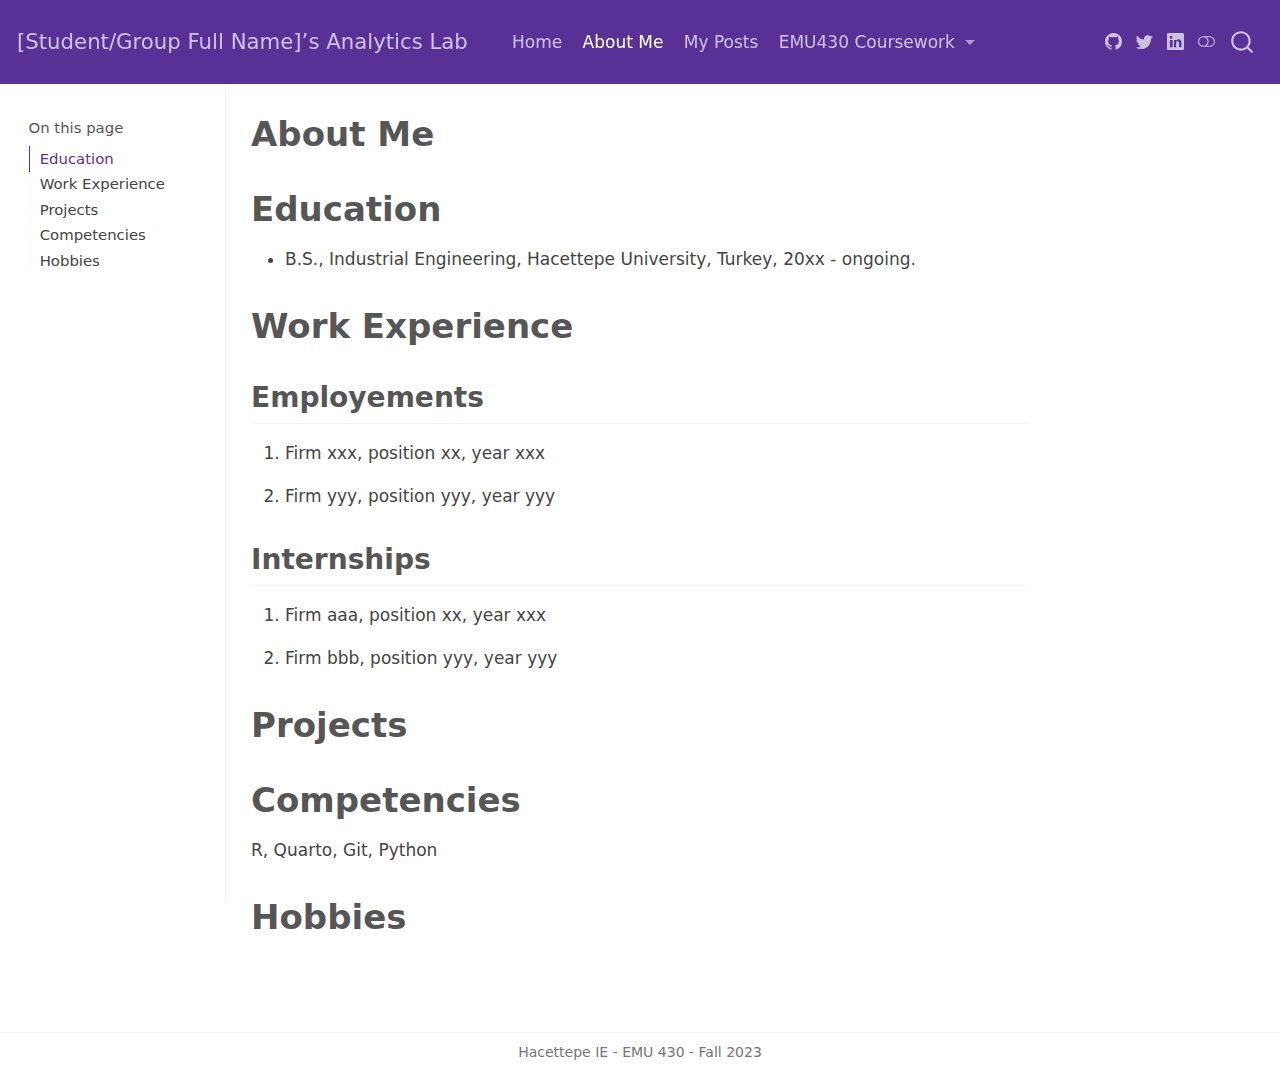
==== docs/about.html @ 7118e5fb "Initial commit" ====
<!DOCTYPE html>
<html xmlns="http://www.w3.org/1999/xhtml" lang="en" xml:lang="en"><head>

<meta charset="utf-8">
<meta name="generator" content="quarto-1.3.450">

<meta name="viewport" content="width=device-width, initial-scale=1.0, user-scalable=yes">


<title>[Student/Group Full Name]’s Analytics Lab - About Me</title>
<style>
code{white-space: pre-wrap;}
span.smallcaps{font-variant: small-caps;}
div.columns{display: flex; gap: min(4vw, 1.5em);}
div.column{flex: auto; overflow-x: auto;}
div.hanging-indent{margin-left: 1.5em; text-indent: -1.5em;}
ul.task-list{list-style: none;}
ul.task-list li input[type="checkbox"] {
  width: 0.8em;
  margin: 0 0.8em 0.2em -1em; /* quarto-specific, see https://github.com/quarto-dev/quarto-cli/issues/4556 */ 
  vertical-align: middle;
}
</style>


<script src="site_libs/quarto-nav/quarto-nav.js"></script>
<script src="site_libs/quarto-nav/headroom.min.js"></script>
<script src="site_libs/clipboard/clipboard.min.js"></script>
<script src="site_libs/quarto-search/autocomplete.umd.js"></script>
<script src="site_libs/quarto-search/fuse.min.js"></script>
<script src="site_libs/quarto-search/quarto-search.js"></script>
<meta name="quarto:offset" content="./">
<script src="site_libs/quarto-html/quarto.js"></script>
<script src="site_libs/quarto-html/popper.min.js"></script>
<script src="site_libs/quarto-html/tippy.umd.min.js"></script>
<script src="site_libs/quarto-html/anchor.min.js"></script>
<link href="site_libs/quarto-html/tippy.css" rel="stylesheet">
<link href="site_libs/quarto-html/quarto-syntax-highlighting.css" rel="stylesheet" class="quarto-color-scheme" id="quarto-text-highlighting-styles">
<link href="site_libs/quarto-html/quarto-syntax-highlighting-dark.css" rel="prefetch" class="quarto-color-scheme quarto-color-alternate" id="quarto-text-highlighting-styles">
<script src="site_libs/bootstrap/bootstrap.min.js"></script>
<link href="site_libs/bootstrap/bootstrap-icons.css" rel="stylesheet">
<link href="site_libs/bootstrap/bootstrap.min.css" rel="stylesheet" class="quarto-color-scheme" id="quarto-bootstrap" data-mode="light">
<link href="site_libs/bootstrap/bootstrap-dark.min.css" rel="prefetch" class="quarto-color-scheme quarto-color-alternate" id="quarto-bootstrap" data-mode="dark">
<script id="quarto-search-options" type="application/json">{
  "location": "navbar",
  "copy-button": false,
  "collapse-after": 3,
  "panel-placement": "end",
  "type": "overlay",
  "limit": 20,
  "language": {
    "search-no-results-text": "No results",
    "search-matching-documents-text": "matching documents",
    "search-copy-link-title": "Copy link to search",
    "search-hide-matches-text": "Hide additional matches",
    "search-more-match-text": "more match in this document",
    "search-more-matches-text": "more matches in this document",
    "search-clear-button-title": "Clear",
    "search-detached-cancel-button-title": "Cancel",
    "search-submit-button-title": "Submit",
    "search-label": "Search"
  }
}</script>


<link rel="stylesheet" href="styles.css">
</head>

<body class="docked nav-fixed">

<div id="quarto-search-results"></div>
  <header id="quarto-header" class="headroom fixed-top">
    <nav class="navbar navbar-expand-lg navbar-dark ">
      <div class="navbar-container container-fluid">
      <div class="navbar-brand-container">
    <a class="navbar-brand" href="./index.html">
    <span class="navbar-title">[Student/Group Full Name]’s Analytics Lab</span>
    </a>
  </div>
            <div id="quarto-search" class="" title="Search"></div>
          <button class="navbar-toggler" type="button" data-bs-toggle="collapse" data-bs-target="#navbarCollapse" aria-controls="navbarCollapse" aria-expanded="false" aria-label="Toggle navigation" onclick="if (window.quartoToggleHeadroom) { window.quartoToggleHeadroom(); }">
  <span class="navbar-toggler-icon"></span>
</button>
          <div class="collapse navbar-collapse" id="navbarCollapse">
            <ul class="navbar-nav navbar-nav-scroll me-auto">
  <li class="nav-item">
    <a class="nav-link" href="./index.html" rel="" target="">
 <span class="menu-text">Home</span></a>
  </li>  
  <li class="nav-item">
    <a class="nav-link active" href="./about.html" rel="" target="" aria-current="page">
 <span class="menu-text">About Me</span></a>
  </li>  
  <li class="nav-item">
    <a class="nav-link" href="./posts.html" rel="" target="">
 <span class="menu-text">My Posts</span></a>
  </li>  
  <li class="nav-item dropdown ">
    <a class="nav-link dropdown-toggle" href="#" id="nav-menu-emu430-coursework" role="button" data-bs-toggle="dropdown" aria-expanded="false" rel="" target="">
 <span class="menu-text">EMU430 Coursework</span>
    </a>
    <ul class="dropdown-menu" aria-labelledby="nav-menu-emu430-coursework">    
        <li>
    <a class="dropdown-item" href="./assignments.html" rel="" target="">
 <span class="dropdown-text">Assignments</span></a>
  </li>  
        <li>
    <a class="dropdown-item" href="./project.html" rel="" target="">
 <span class="dropdown-text">Project</span></a>
  </li>  
    </ul>
  </li>
</ul>
            <div class="quarto-navbar-tools ms-auto tools-wide">
    <a href="https://twitter.com" rel="" title="" class="quarto-navigation-tool px-1" aria-label=""><i class="bi bi-github"></i></a>
    <a href="https://twitter.com" rel="" title="" class="quarto-navigation-tool px-1" aria-label=""><i class="bi bi-twitter"></i></a>
    <a href="https://linkedin.com" rel="" title="" class="quarto-navigation-tool px-1" aria-label=""><i class="bi bi-linkedin"></i></a>
  <a href="" class="quarto-color-scheme-toggle quarto-navigation-tool  px-1" onclick="window.quartoToggleColorScheme(); return false;" title="Toggle dark mode"><i class="bi"></i></a>
</div>
          </div> <!-- /navcollapse -->
      </div> <!-- /container-fluid -->
    </nav>
</header>
<!-- content -->
<div id="quarto-content" class="quarto-container page-columns page-rows-contents page-layout-article page-navbar">
<!-- sidebar -->
  <nav id="quarto-sidebar" class="sidebar collapse collapse-horizontal sidebar-navigation docked overflow-auto">
    <nav id="TOC" role="doc-toc" class="toc-active">
    <h2 id="toc-title">On this page</h2>
   
  <ul>
  <li><a href="#education" id="toc-education" class="nav-link active" data-scroll-target="#education">Education</a></li>
  <li><a href="#work-experience" id="toc-work-experience" class="nav-link" data-scroll-target="#work-experience">Work Experience</a>
  <ul class="collapse">
  <li><a href="#employements" id="toc-employements" class="nav-link" data-scroll-target="#employements">Employements</a></li>
  <li><a href="#internships" id="toc-internships" class="nav-link" data-scroll-target="#internships">Internships</a></li>
  </ul></li>
  <li><a href="#projects" id="toc-projects" class="nav-link" data-scroll-target="#projects">Projects</a></li>
  <li><a href="#competencies" id="toc-competencies" class="nav-link" data-scroll-target="#competencies">Competencies</a></li>
  <li><a href="#hobbies" id="toc-hobbies" class="nav-link" data-scroll-target="#hobbies">Hobbies</a></li>
  </ul>
</nav>
</nav>
<div id="quarto-sidebar-glass" data-bs-toggle="collapse" data-bs-target="#quarto-sidebar,#quarto-sidebar-glass"></div>
<!-- margin-sidebar -->
    <div id="quarto-margin-sidebar" class="sidebar margin-sidebar">
    </div>
<!-- main -->
<main class="content" id="quarto-document-content">

<header id="title-block-header" class="quarto-title-block default">
<div class="quarto-title">
<h1 class="title">About Me</h1>
</div>



<div class="quarto-title-meta">

    
  
    
  </div>
  

</header>

<section id="education" class="level1">
<h1>Education</h1>
<ul>
<li>B.S., Industrial Engineering, Hacettepe University, Turkey, 20xx - ongoing.</li>
</ul>
</section>
<section id="work-experience" class="level1">
<h1>Work Experience</h1>
<section id="employements" class="level2">
<h2 class="anchored" data-anchor-id="employements">Employements</h2>
<ol type="1">
<li><p>Firm xxx, position xx, year xxx</p></li>
<li><p>Firm yyy, position yyy, year yyy</p></li>
</ol>
</section>
<section id="internships" class="level2">
<h2 class="anchored" data-anchor-id="internships">Internships</h2>
<ol type="1">
<li><p>Firm aaa, position xx, year xxx</p></li>
<li><p>Firm bbb, position yyy, year yyy</p></li>
</ol>
</section>
</section>
<section id="projects" class="level1">
<h1>Projects</h1>
</section>
<section id="competencies" class="level1">
<h1>Competencies</h1>
<p>R, Quarto, Git, Python</p>
</section>
<section id="hobbies" class="level1">
<h1>Hobbies</h1>


</section>

<a onclick="window.scrollTo(0, 0); return false;" role="button" id="quarto-back-to-top"><i class="bi bi-arrow-up"></i> Back to top</a></main> <!-- /main -->
<script id="quarto-html-after-body" type="application/javascript">
window.document.addEventListener("DOMContentLoaded", function (event) {
  const toggleBodyColorMode = (bsSheetEl) => {
    const mode = bsSheetEl.getAttribute("data-mode");
    const bodyEl = window.document.querySelector("body");
    if (mode === "dark") {
      bodyEl.classList.add("quarto-dark");
      bodyEl.classList.remove("quarto-light");
    } else {
      bodyEl.classList.add("quarto-light");
      bodyEl.classList.remove("quarto-dark");
    }
  }
  const toggleBodyColorPrimary = () => {
    const bsSheetEl = window.document.querySelector("link#quarto-bootstrap");
    if (bsSheetEl) {
      toggleBodyColorMode(bsSheetEl);
    }
  }
  toggleBodyColorPrimary();  
  const disableStylesheet = (stylesheets) => {
    for (let i=0; i < stylesheets.length; i++) {
      const stylesheet = stylesheets[i];
      stylesheet.rel = 'prefetch';
    }
  }
  const enableStylesheet = (stylesheets) => {
    for (let i=0; i < stylesheets.length; i++) {
      const stylesheet = stylesheets[i];
      stylesheet.rel = 'stylesheet';
    }
  }
  const manageTransitions = (selector, allowTransitions) => {
    const els = window.document.querySelectorAll(selector);
    for (let i=0; i < els.length; i++) {
      const el = els[i];
      if (allowTransitions) {
        el.classList.remove('notransition');
      } else {
        el.classList.add('notransition');
      }
    }
  }
  const toggleColorMode = (alternate) => {
    // Switch the stylesheets
    const alternateStylesheets = window.document.querySelectorAll('link.quarto-color-scheme.quarto-color-alternate');
    manageTransitions('#quarto-margin-sidebar .nav-link', false);
    if (alternate) {
      enableStylesheet(alternateStylesheets);
      for (const sheetNode of alternateStylesheets) {
        if (sheetNode.id === "quarto-bootstrap") {
          toggleBodyColorMode(sheetNode);
        }
      }
    } else {
      disableStylesheet(alternateStylesheets);
      toggleBodyColorPrimary();
    }
    manageTransitions('#quarto-margin-sidebar .nav-link', true);
    // Switch the toggles
    const toggles = window.document.querySelectorAll('.quarto-color-scheme-toggle');
    for (let i=0; i < toggles.length; i++) {
      const toggle = toggles[i];
      if (toggle) {
        if (alternate) {
          toggle.classList.add("alternate");     
        } else {
          toggle.classList.remove("alternate");
        }
      }
    }
    // Hack to workaround the fact that safari doesn't
    // properly recolor the scrollbar when toggling (#1455)
    if (navigator.userAgent.indexOf('Safari') > 0 && navigator.userAgent.indexOf('Chrome') == -1) {
      manageTransitions("body", false);
      window.scrollTo(0, 1);
      setTimeout(() => {
        window.scrollTo(0, 0);
        manageTransitions("body", true);
      }, 40);  
    }
  }
  const isFileUrl = () => { 
    return window.location.protocol === 'file:';
  }
  const hasAlternateSentinel = () => {  
    let styleSentinel = getColorSchemeSentinel();
    if (styleSentinel !== null) {
      return styleSentinel === "alternate";
    } else {
      return false;
    }
  }
  const setStyleSentinel = (alternate) => {
    const value = alternate ? "alternate" : "default";
    if (!isFileUrl()) {
      window.localStorage.setItem("quarto-color-scheme", value);
    } else {
      localAlternateSentinel = value;
    }
  }
  const getColorSchemeSentinel = () => {
    if (!isFileUrl()) {
      const storageValue = window.localStorage.getItem("quarto-color-scheme");
      return storageValue != null ? storageValue : localAlternateSentinel;
    } else {
      return localAlternateSentinel;
    }
  }
  let localAlternateSentinel = 'default';
  // Dark / light mode switch
  window.quartoToggleColorScheme = () => {
    // Read the current dark / light value 
    let toAlternate = !hasAlternateSentinel();
    toggleColorMode(toAlternate);
    setStyleSentinel(toAlternate);
  };
  // Ensure there is a toggle, if there isn't float one in the top right
  if (window.document.querySelector('.quarto-color-scheme-toggle') === null) {
    const a = window.document.createElement('a');
    a.classList.add('top-right');
    a.classList.add('quarto-color-scheme-toggle');
    a.href = "";
    a.onclick = function() { try { window.quartoToggleColorScheme(); } catch {} return false; };
    const i = window.document.createElement("i");
    i.classList.add('bi');
    a.appendChild(i);
    window.document.body.appendChild(a);
  }
  // Switch to dark mode if need be
  if (hasAlternateSentinel()) {
    toggleColorMode(true);
  } else {
    toggleColorMode(false);
  }
  const icon = "";
  const anchorJS = new window.AnchorJS();
  anchorJS.options = {
    placement: 'right',
    icon: icon
  };
  anchorJS.add('.anchored');
  const isCodeAnnotation = (el) => {
    for (const clz of el.classList) {
      if (clz.startsWith('code-annotation-')) {                     
        return true;
      }
    }
    return false;
  }
  const clipboard = new window.ClipboardJS('.code-copy-button', {
    text: function(trigger) {
      const codeEl = trigger.previousElementSibling.cloneNode(true);
      for (const childEl of codeEl.children) {
        if (isCodeAnnotation(childEl)) {
          childEl.remove();
        }
      }
      return codeEl.innerText;
    }
  });
  clipboard.on('success', function(e) {
    // button target
    const button = e.trigger;
    // don't keep focus
    button.blur();
    // flash "checked"
    button.classList.add('code-copy-button-checked');
    var currentTitle = button.getAttribute("title");
    button.setAttribute("title", "Copied!");
    let tooltip;
    if (window.bootstrap) {
      button.setAttribute("data-bs-toggle", "tooltip");
      button.setAttribute("data-bs-placement", "left");
      button.setAttribute("data-bs-title", "Copied!");
      tooltip = new bootstrap.Tooltip(button, 
        { trigger: "manual", 
          customClass: "code-copy-button-tooltip",
          offset: [0, -8]});
      tooltip.show();    
    }
    setTimeout(function() {
      if (tooltip) {
        tooltip.hide();
        button.removeAttribute("data-bs-title");
        button.removeAttribute("data-bs-toggle");
        button.removeAttribute("data-bs-placement");
      }
      button.setAttribute("title", currentTitle);
      button.classList.remove('code-copy-button-checked');
    }, 1000);
    // clear code selection
    e.clearSelection();
  });
  function tippyHover(el, contentFn) {
    const config = {
      allowHTML: true,
      content: contentFn,
      maxWidth: 500,
      delay: 100,
      arrow: false,
      appendTo: function(el) {
          return el.parentElement;
      },
      interactive: true,
      interactiveBorder: 10,
      theme: 'quarto',
      placement: 'bottom-start'
    };
    window.tippy(el, config); 
  }
  const noterefs = window.document.querySelectorAll('a[role="doc-noteref"]');
  for (var i=0; i<noterefs.length; i++) {
    const ref = noterefs[i];
    tippyHover(ref, function() {
      // use id or data attribute instead here
      let href = ref.getAttribute('data-footnote-href') || ref.getAttribute('href');
      try { href = new URL(href).hash; } catch {}
      const id = href.replace(/^#\/?/, "");
      const note = window.document.getElementById(id);
      return note.innerHTML;
    });
  }
      let selectedAnnoteEl;
      const selectorForAnnotation = ( cell, annotation) => {
        let cellAttr = 'data-code-cell="' + cell + '"';
        let lineAttr = 'data-code-annotation="' +  annotation + '"';
        const selector = 'span[' + cellAttr + '][' + lineAttr + ']';
        return selector;
      }
      const selectCodeLines = (annoteEl) => {
        const doc = window.document;
        const targetCell = annoteEl.getAttribute("data-target-cell");
        const targetAnnotation = annoteEl.getAttribute("data-target-annotation");
        const annoteSpan = window.document.querySelector(selectorForAnnotation(targetCell, targetAnnotation));
        const lines = annoteSpan.getAttribute("data-code-lines").split(",");
        const lineIds = lines.map((line) => {
          return targetCell + "-" + line;
        })
        let top = null;
        let height = null;
        let parent = null;
        if (lineIds.length > 0) {
            //compute the position of the single el (top and bottom and make a div)
            const el = window.document.getElementById(lineIds[0]);
            top = el.offsetTop;
            height = el.offsetHeight;
            parent = el.parentElement.parentElement;
          if (lineIds.length > 1) {
            const lastEl = window.document.getElementById(lineIds[lineIds.length - 1]);
            const bottom = lastEl.offsetTop + lastEl.offsetHeight;
            height = bottom - top;
          }
          if (top !== null && height !== null && parent !== null) {
            // cook up a div (if necessary) and position it 
            let div = window.document.getElementById("code-annotation-line-highlight");
            if (div === null) {
              div = window.document.createElement("div");
              div.setAttribute("id", "code-annotation-line-highlight");
              div.style.position = 'absolute';
              parent.appendChild(div);
            }
            div.style.top = top - 2 + "px";
            div.style.height = height + 4 + "px";
            let gutterDiv = window.document.getElementById("code-annotation-line-highlight-gutter");
            if (gutterDiv === null) {
              gutterDiv = window.document.createElement("div");
              gutterDiv.setAttribute("id", "code-annotation-line-highlight-gutter");
              gutterDiv.style.position = 'absolute';
              const codeCell = window.document.getElementById(targetCell);
              const gutter = codeCell.querySelector('.code-annotation-gutter');
              gutter.appendChild(gutterDiv);
            }
            gutterDiv.style.top = top - 2 + "px";
            gutterDiv.style.height = height + 4 + "px";
          }
          selectedAnnoteEl = annoteEl;
        }
      };
      const unselectCodeLines = () => {
        const elementsIds = ["code-annotation-line-highlight", "code-annotation-line-highlight-gutter"];
        elementsIds.forEach((elId) => {
          const div = window.document.getElementById(elId);
          if (div) {
            div.remove();
          }
        });
        selectedAnnoteEl = undefined;
      };
      // Attach click handler to the DT
      const annoteDls = window.document.querySelectorAll('dt[data-target-cell]');
      for (const annoteDlNode of annoteDls) {
        annoteDlNode.addEventListener('click', (event) => {
          const clickedEl = event.target;
          if (clickedEl !== selectedAnnoteEl) {
            unselectCodeLines();
            const activeEl = window.document.querySelector('dt[data-target-cell].code-annotation-active');
            if (activeEl) {
              activeEl.classList.remove('code-annotation-active');
            }
            selectCodeLines(clickedEl);
            clickedEl.classList.add('code-annotation-active');
          } else {
            // Unselect the line
            unselectCodeLines();
            clickedEl.classList.remove('code-annotation-active');
          }
        });
      }
  const findCites = (el) => {
    const parentEl = el.parentElement;
    if (parentEl) {
      const cites = parentEl.dataset.cites;
      if (cites) {
        return {
          el,
          cites: cites.split(' ')
        };
      } else {
        return findCites(el.parentElement)
      }
    } else {
      return undefined;
    }
  };
  var bibliorefs = window.document.querySelectorAll('a[role="doc-biblioref"]');
  for (var i=0; i<bibliorefs.length; i++) {
    const ref = bibliorefs[i];
    const citeInfo = findCites(ref);
    if (citeInfo) {
      tippyHover(citeInfo.el, function() {
        var popup = window.document.createElement('div');
        citeInfo.cites.forEach(function(cite) {
          var citeDiv = window.document.createElement('div');
          citeDiv.classList.add('hanging-indent');
          citeDiv.classList.add('csl-entry');
          var biblioDiv = window.document.getElementById('ref-' + cite);
          if (biblioDiv) {
            citeDiv.innerHTML = biblioDiv.innerHTML;
          }
          popup.appendChild(citeDiv);
        });
        return popup.innerHTML;
      });
    }
  }
});
</script>
</div> <!-- /content -->
<footer class="footer">
  <div class="nav-footer">
    <div class="nav-footer-left">
      &nbsp;
    </div>   
    <div class="nav-footer-center">Hacettepe IE - EMU 430 - Fall 2023</div>
    <div class="nav-footer-right">
      &nbsp;
    </div>
  </div>
</footer>



</body></html>
---- docs/site_libs/quarto-html/tippy.css ----
.tippy-box[data-animation=fade][data-state=hidden]{opacity:0}[data-tippy-root]{max-width:calc(100vw - 10px)}.tippy-box{position:relative;background-color:#333;color:#fff;border-radius:4px;font-size:14px;line-height:1.4;white-space:normal;outline:0;transition-property:transform,visibility,opacity}.tippy-box[data-placement^=top]>.tippy-arrow{bottom:0}.tippy-box[data-placement^=top]>.tippy-arrow:before{bottom:-7px;left:0;border-width:8px 8px 0;border-top-color:initial;transform-origin:center top}.tippy-box[data-placement^=bottom]>.tippy-arrow{top:0}.tippy-box[data-placement^=bottom]>.tippy-arrow:before{top:-7px;left:0;border-width:0 8px 8px;border-bottom-color:initial;transform-origin:center bottom}.tippy-box[data-placement^=left]>.tippy-arrow{right:0}.tippy-box[data-placement^=left]>.tippy-arrow:before{border-width:8px 0 8px 8px;border-left-color:initial;right:-7px;transform-origin:center left}.tippy-box[data-placement^=right]>.tippy-arrow{left:0}.tippy-box[data-placement^=right]>.tippy-arrow:before{left:-7px;border-width:8px 8px 8px 0;border-right-color:initial;transform-origin:center right}.tippy-box[data-inertia][data-state=visible]{transition-timing-function:cubic-bezier(.54,1.5,.38,1.11)}.tippy-arrow{width:16px;height:16px;color:#333}.tippy-arrow:before{content:"";position:absolute;border-color:transparent;border-style:solid}.tippy-content{position:relative;padding:5px 9px;z-index:1}
---- docs/site_libs/quarto-html/quarto-syntax-highlighting.css ----
/* quarto syntax highlight colors */
:root {
  --quarto-hl-ot-color: #003B4F;
  --quarto-hl-at-color: #657422;
  --quarto-hl-ss-color: #20794D;
  --quarto-hl-an-color: #5E5E5E;
  --quarto-hl-fu-color: #4758AB;
  --quarto-hl-st-color: #20794D;
  --quarto-hl-cf-color: #003B4F;
  --quarto-hl-op-color: #5E5E5E;
  --quarto-hl-er-color: #AD0000;
  --quarto-hl-bn-color: #AD0000;
  --quarto-hl-al-color: #AD0000;
  --quarto-hl-va-color: #111111;
  --quarto-hl-bu-color: inherit;
  --quarto-hl-ex-color: inherit;
  --quarto-hl-pp-color: #AD0000;
  --quarto-hl-in-color: #5E5E5E;
  --quarto-hl-vs-color: #20794D;
  --quarto-hl-wa-color: #5E5E5E;
  --quarto-hl-do-color: #5E5E5E;
  --quarto-hl-im-color: #00769E;
  --quarto-hl-ch-color: #20794D;
  --quarto-hl-dt-color: #AD0000;
  --quarto-hl-fl-color: #AD0000;
  --quarto-hl-co-color: #5E5E5E;
  --quarto-hl-cv-color: #5E5E5E;
  --quarto-hl-cn-color: #8f5902;
  --quarto-hl-sc-color: #5E5E5E;
  --quarto-hl-dv-color: #AD0000;
  --quarto-hl-kw-color: #003B4F;
}

/* other quarto variables */
:root {
  --quarto-font-monospace: SFMono-Regular, Menlo, Monaco, Consolas, "Liberation Mono", "Courier New", monospace;
}

pre > code.sourceCode > span {
  color: #003B4F;
}

code span {
  color: #003B4F;
}

code.sourceCode > span {
  color: #003B4F;
}

div.sourceCode,
div.sourceCode pre.sourceCode {
  color: #003B4F;
}

code span.ot {
  color: #003B4F;
  font-style: inherit;
}

code span.at {
  color: #657422;
  font-style: inherit;
}

code span.ss {
  color: #20794D;
  font-style: inherit;
}

code span.an {
  color: #5E5E5E;
  font-style: inherit;
}

code span.fu {
  color: #4758AB;
  font-style: inherit;
}

code span.st {
  color: #20794D;
  font-style: inherit;
}

code span.cf {
  color: #003B4F;
  font-style: inherit;
}

code span.op {
  color: #5E5E5E;
  font-style: inherit;
}

code span.er {
  color: #AD0000;
  font-style: inherit;
}

code span.bn {
  color: #AD0000;
  font-style: inherit;
}

code span.al {
  color: #AD0000;
  font-style: inherit;
}

code span.va {
  color: #111111;
  font-style: inherit;
}

code span.bu {
  font-style: inherit;
}

code span.ex {
  font-style: inherit;
}

code span.pp {
  color: #AD0000;
  font-style: inherit;
}

code span.in {
  color: #5E5E5E;
  font-style: inherit;
}

code span.vs {
  color: #20794D;
  font-style: inherit;
}

code span.wa {
  color: #5E5E5E;
  font-style: italic;
}

code span.do {
  color: #5E5E5E;
  font-style: italic;
}

code span.im {
  color: #00769E;
  font-style: inherit;
}

code span.ch {
  color: #20794D;
  font-style: inherit;
}

code span.dt {
  color: #AD0000;
  font-style: inherit;
}

code span.fl {
  color: #AD0000;
  font-style: inherit;
}

code span.co {
  color: #5E5E5E;
  font-style: inherit;
}

code span.cv {
  color: #5E5E5E;
  font-style: italic;
}

code span.cn {
  color: #8f5902;
  font-style: inherit;
}

code span.sc {
  color: #5E5E5E;
  font-style: inherit;
}

code span.dv {
  color: #AD0000;
  font-style: inherit;
}

code span.kw {
  color: #003B4F;
  font-style: inherit;
}

.prevent-inlining {
  content: "</";
}

/*# sourceMappingURL=debc5d5d77c3f9108843748ff7464032.css.map */
---- docs/site_libs/quarto-html/quarto-syntax-highlighting-dark.css ----
/* quarto syntax highlight colors */
:root {
  --quarto-hl-al-color: #f07178;
  --quarto-hl-an-color: #d4d0ab;
  --quarto-hl-at-color: #00e0e0;
  --quarto-hl-bn-color: #d4d0ab;
  --quarto-hl-bu-color: #abe338;
  --quarto-hl-ch-color: #abe338;
  --quarto-hl-co-color: #f8f8f2;
  --quarto-hl-cv-color: #ffd700;
  --quarto-hl-cn-color: #ffd700;
  --quarto-hl-cf-color: #ffa07a;
  --quarto-hl-dt-color: #ffa07a;
  --quarto-hl-dv-color: #d4d0ab;
  --quarto-hl-do-color: #f8f8f2;
  --quarto-hl-er-color: #f07178;
  --quarto-hl-ex-color: #00e0e0;
  --quarto-hl-fl-color: #d4d0ab;
  --quarto-hl-fu-color: #ffa07a;
  --quarto-hl-im-color: #abe338;
  --quarto-hl-in-color: #d4d0ab;
  --quarto-hl-kw-color: #ffa07a;
  --quarto-hl-op-color: #ffa07a;
  --quarto-hl-ot-color: #00e0e0;
  --quarto-hl-pp-color: #dcc6e0;
  --quarto-hl-re-color: #00e0e0;
  --quarto-hl-sc-color: #abe338;
  --quarto-hl-ss-color: #abe338;
  --quarto-hl-st-color: #abe338;
  --quarto-hl-va-color: #00e0e0;
  --quarto-hl-vs-color: #abe338;
  --quarto-hl-wa-color: #dcc6e0;
}

/* other quarto variables */
:root {
  --quarto-font-monospace: SFMono-Regular, Menlo, Monaco, Consolas, "Liberation Mono", "Courier New", monospace;
}

code span.al {
  background-color: #2a0f15;
  font-weight: bold;
  color: #f07178;
}

code span.an {
  color: #d4d0ab;
}

code span.at {
  color: #00e0e0;
}

code span.bn {
  color: #d4d0ab;
}

code span.bu {
  color: #abe338;
}

code span.ch {
  color: #abe338;
}

code span.co {
  font-style: italic;
  color: #f8f8f2;
}

code span.cv {
  color: #ffd700;
}

code span.cn {
  color: #ffd700;
}

code span.cf {
  font-weight: bold;
  color: #ffa07a;
}

code span.dt {
  color: #ffa07a;
}

code span.dv {
  color: #d4d0ab;
}

code span.do {
  color: #f8f8f2;
}

code span.er {
  color: #f07178;
  text-decoration: underline;
}

code span.ex {
  font-weight: bold;
  color: #00e0e0;
}

code span.fl {
  color: #d4d0ab;
}

code span.fu {
  color: #ffa07a;
}

code span.im {
  color: #abe338;
}

code span.in {
  color: #d4d0ab;
}

code span.kw {
  font-weight: bold;
  color: #ffa07a;
}

pre > code.sourceCode > span {
  color: #f8f8f2;
}

code span {
  color: #f8f8f2;
}

code.sourceCode > span {
  color: #f8f8f2;
}

div.sourceCode,
div.sourceCode pre.sourceCode {
  color: #f8f8f2;
}

code span.op {
  color: #ffa07a;
}

code span.ot {
  color: #00e0e0;
}

code span.pp {
  color: #dcc6e0;
}

code span.re {
  background-color: #f8f8f2;
  color: #00e0e0;
}

code span.sc {
  color: #abe338;
}

code span.ss {
  color: #abe338;
}

code span.st {
  color: #abe338;
}

code span.va {
  color: #00e0e0;
}

code span.vs {
  color: #abe338;
}

code span.wa {
  color: #dcc6e0;
}

.prevent-inlining {
  content: "</";
}

/*# sourceMappingURL=935a306eefa94366c21e1a970dddb765.css.map */
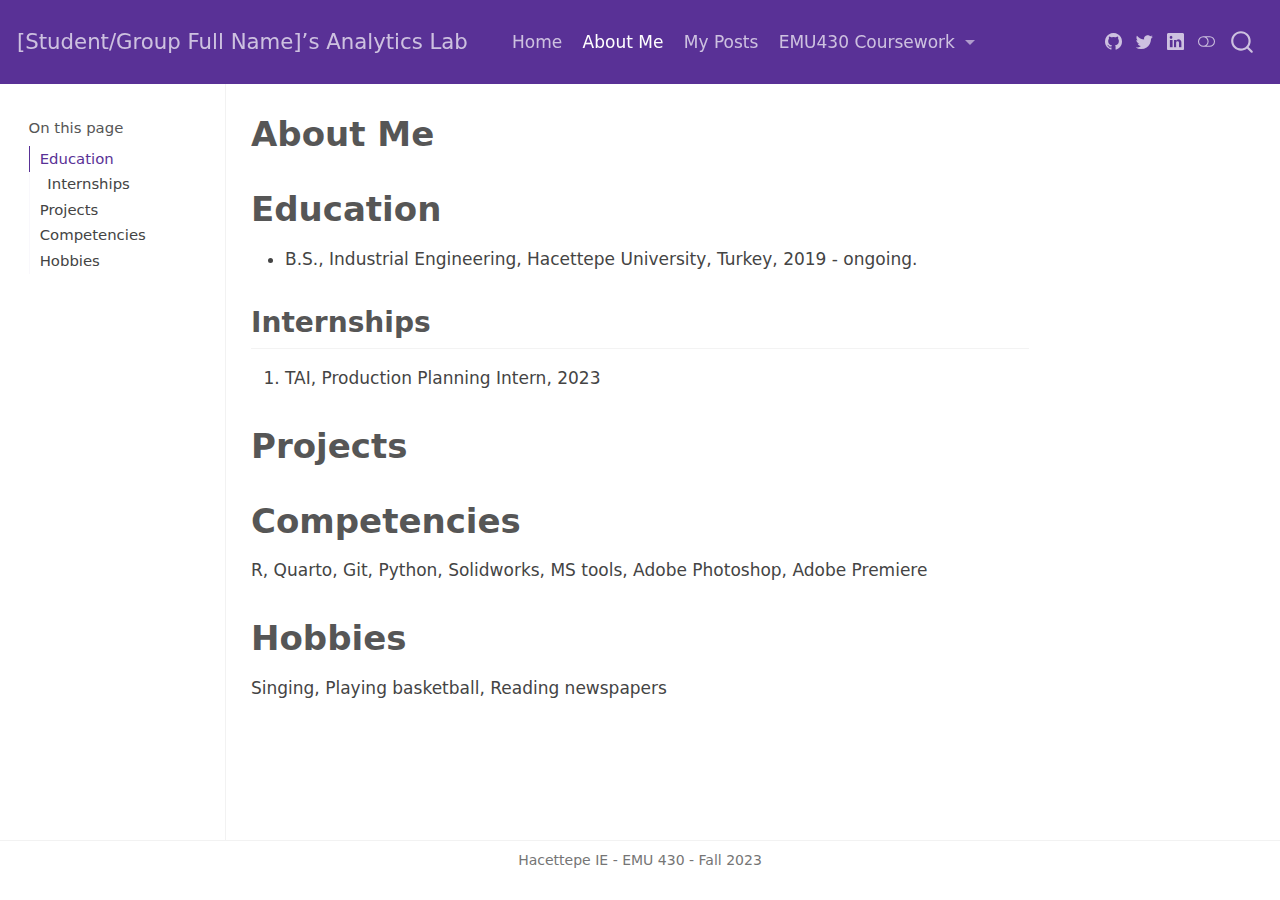
==== commit 72e735a1: "deneme" ====
--- a/docs/about.html
+++ b/docs/about.html
@@ -2,7 +2,7 @@
 <html xmlns="http://www.w3.org/1999/xhtml" lang="en" xml:lang="en"><head>
 
 <meta charset="utf-8">
-<meta name="generator" content="quarto-1.3.450">
+<meta name="generator" content="quarto-1.3.433">
 
 <meta name="viewport" content="width=device-width, initial-scale=1.0, user-scalable=yes">
 
@@ -129,10 +129,8 @@
     <h2 id="toc-title">On this page</h2>
    
   <ul>
-  <li><a href="#education" id="toc-education" class="nav-link active" data-scroll-target="#education">Education</a></li>
-  <li><a href="#work-experience" id="toc-work-experience" class="nav-link" data-scroll-target="#work-experience">Work Experience</a>
+  <li><a href="#education" id="toc-education" class="nav-link active" data-scroll-target="#education">Education</a>
   <ul class="collapse">
-  <li><a href="#employements" id="toc-employements" class="nav-link" data-scroll-target="#employements">Employements</a></li>
   <li><a href="#internships" id="toc-internships" class="nav-link" data-scroll-target="#internships">Internships</a></li>
   </ul></li>
   <li><a href="#projects" id="toc-projects" class="nav-link" data-scroll-target="#projects">Projects</a></li>
@@ -168,23 +166,12 @@
 <section id="education" class="level1">
 <h1>Education</h1>
 <ul>
-<li>B.S., Industrial Engineering, Hacettepe University, Turkey, 20xx - ongoing.</li>
+<li>B.S., Industrial Engineering, Hacettepe University, Turkey, 2019 - ongoing.</li>
 </ul>
-</section>
-<section id="work-experience" class="level1">
-<h1>Work Experience</h1>
-<section id="employements" class="level2">
-<h2 class="anchored" data-anchor-id="employements">Employements</h2>
-<ol type="1">
-<li><p>Firm xxx, position xx, year xxx</p></li>
-<li><p>Firm yyy, position yyy, year yyy</p></li>
-</ol>
-</section>
 <section id="internships" class="level2">
 <h2 class="anchored" data-anchor-id="internships">Internships</h2>
 <ol type="1">
-<li><p>Firm aaa, position xx, year xxx</p></li>
-<li><p>Firm bbb, position yyy, year yyy</p></li>
+<li>TAI, Production Planning Intern, 2023</li>
 </ol>
 </section>
 </section>
@@ -193,10 +180,11 @@
 </section>
 <section id="competencies" class="level1">
 <h1>Competencies</h1>
-<p>R, Quarto, Git, Python</p>
+<p>R, Quarto, Git, Python, Solidworks, MS tools, Adobe Photoshop, Adobe Premiere</p>
 </section>
 <section id="hobbies" class="level1">
 <h1>Hobbies</h1>
+<p>Singing, Playing basketball, Reading newspapers</p>
 
 
 </section>
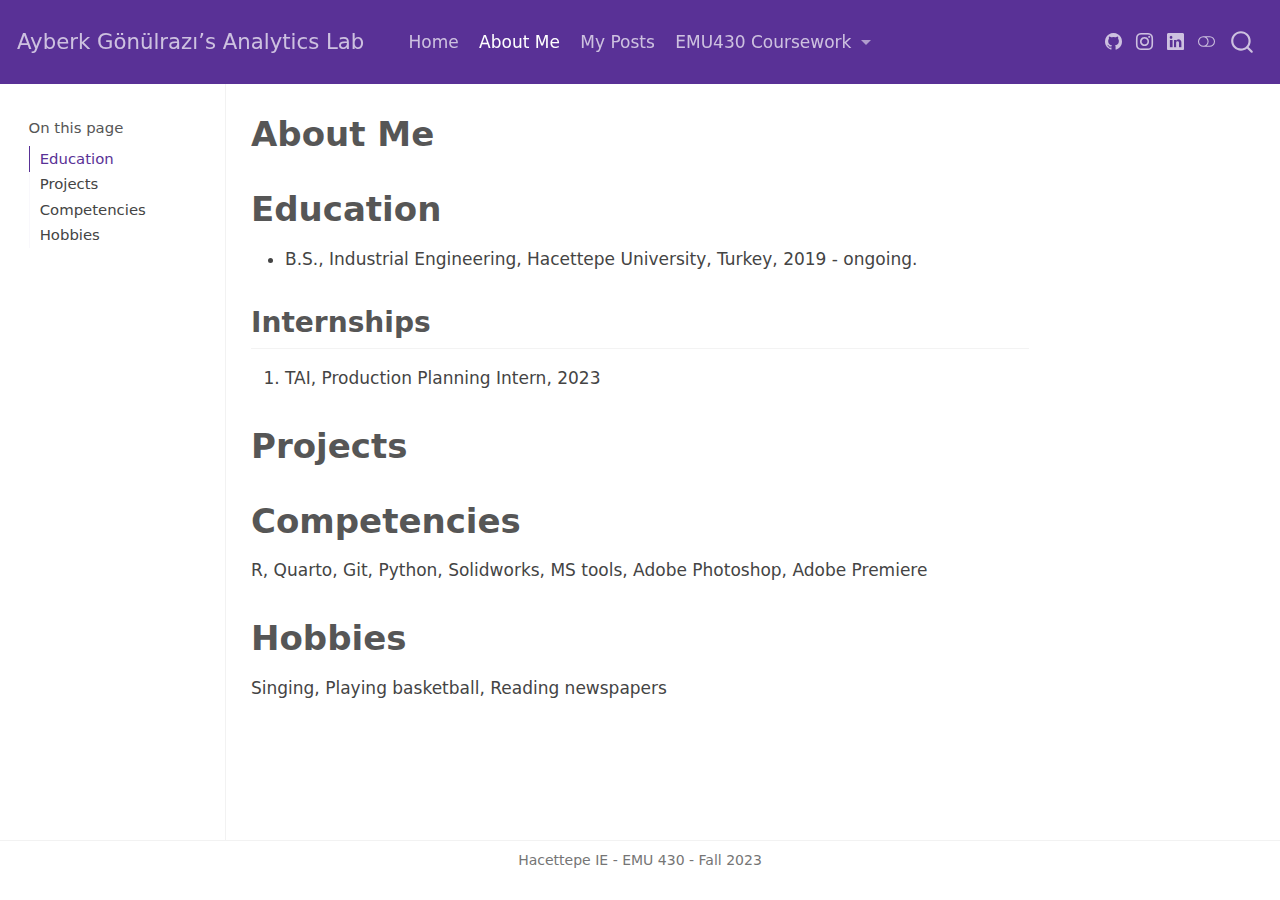
==== commit be218c41: "Webpage" ====
--- a/docs/about.html
+++ b/docs/about.html
@@ -7,7 +7,7 @@
 <meta name="viewport" content="width=device-width, initial-scale=1.0, user-scalable=yes">
 
 
-<title>[Student/Group Full Name]’s Analytics Lab - About Me</title>
+<title>Ayberk Gönülrazı’s Analytics Lab - About Me</title>
 <style>
 code{white-space: pre-wrap;}
 span.smallcaps{font-variant: small-caps;}
@@ -74,7 +74,7 @@
       <div class="navbar-container container-fluid">
       <div class="navbar-brand-container">
     <a class="navbar-brand" href="./index.html">
-    <span class="navbar-title">[Student/Group Full Name]’s Analytics Lab</span>
+    <span class="navbar-title">Ayberk Gönülrazı’s Analytics Lab</span>
     </a>
   </div>
             <div id="quarto-search" class="" title="Search"></div>
@@ -112,9 +112,9 @@
   </li>
 </ul>
             <div class="quarto-navbar-tools ms-auto tools-wide">
-    <a href="https://twitter.com" rel="" title="" class="quarto-navigation-tool px-1" aria-label=""><i class="bi bi-github"></i></a>
-    <a href="https://twitter.com" rel="" title="" class="quarto-navigation-tool px-1" aria-label=""><i class="bi bi-twitter"></i></a>
-    <a href="https://linkedin.com" rel="" title="" class="quarto-navigation-tool px-1" aria-label=""><i class="bi bi-linkedin"></i></a>
+    <a href="https://github.com/ayberkgnlraz" rel="" title="" class="quarto-navigation-tool px-1" aria-label=""><i class="bi bi-github"></i></a>
+    <a href="https://www.instagram.com/ayberkgnlraz/" rel="" title="" class="quarto-navigation-tool px-1" aria-label=""><i class="bi bi-instagram"></i></a>
+    <a href="https://www.linkedin.com/in/ayberk-g%C3%B6n%C3%BClraz%C4%B1-50a1141b7/" rel="" title="" class="quarto-navigation-tool px-1" aria-label=""><i class="bi bi-linkedin"></i></a>
   <a href="" class="quarto-color-scheme-toggle quarto-navigation-tool  px-1" onclick="window.quartoToggleColorScheme(); return false;" title="Toggle dark mode"><i class="bi"></i></a>
 </div>
           </div> <!-- /navcollapse -->
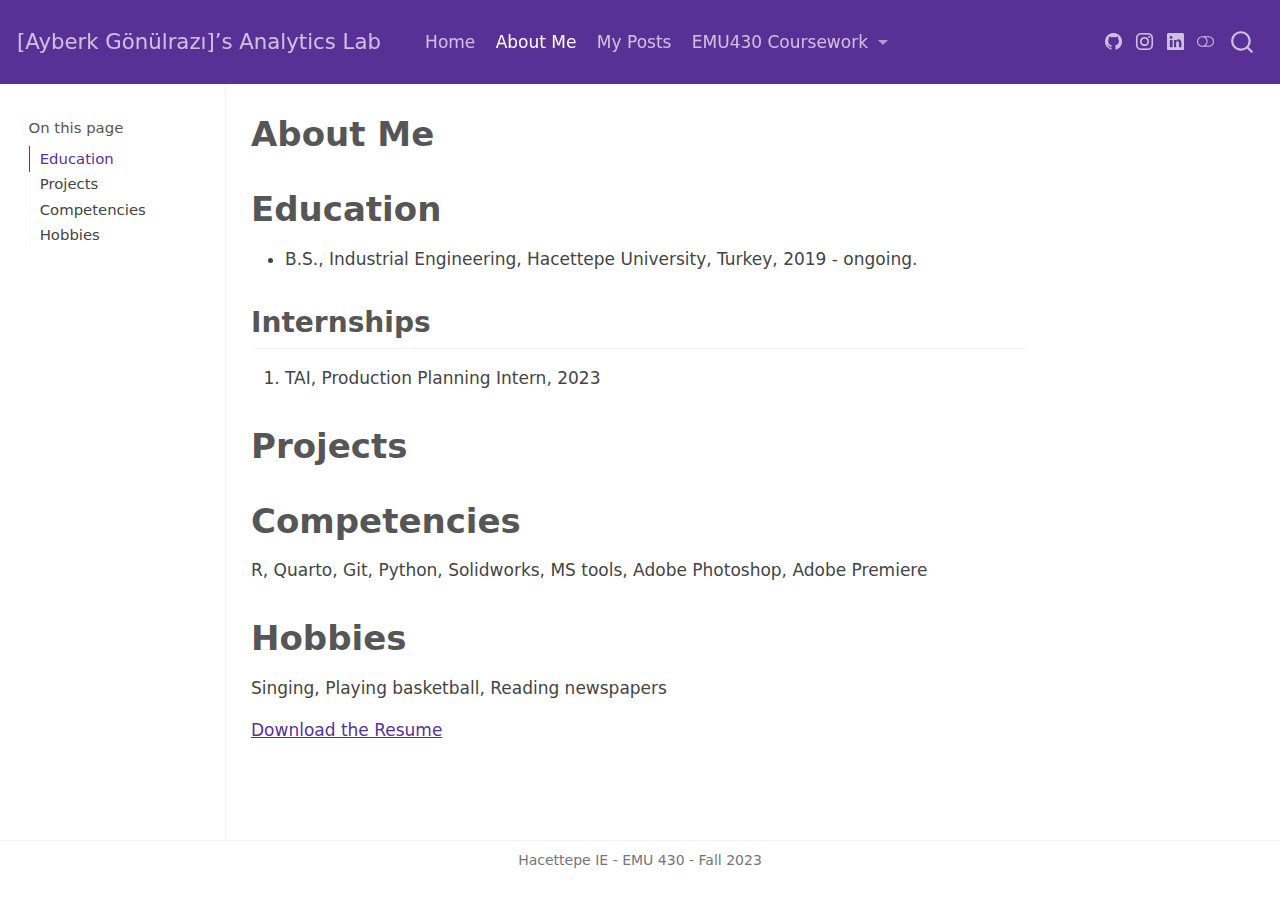
==== commit 0dbaa7a9: "Website with resume" ====
--- a/docs/about.html
+++ b/docs/about.html
@@ -7,7 +7,7 @@
 <meta name="viewport" content="width=device-width, initial-scale=1.0, user-scalable=yes">
 
 
-<title>Ayberk Gönülrazı’s Analytics Lab - About Me</title>
+<title>[Ayberk Gönülrazı]’s Analytics Lab - About Me</title>
 <style>
 code{white-space: pre-wrap;}
 span.smallcaps{font-variant: small-caps;}
@@ -74,7 +74,7 @@
       <div class="navbar-container container-fluid">
       <div class="navbar-brand-container">
     <a class="navbar-brand" href="./index.html">
-    <span class="navbar-title">Ayberk Gönülrazı’s Analytics Lab</span>
+    <span class="navbar-title">[Ayberk Gönülrazı]’s Analytics Lab</span>
     </a>
   </div>
             <div id="quarto-search" class="" title="Search"></div>
@@ -185,6 +185,7 @@
 <section id="hobbies" class="level1">
 <h1>Hobbies</h1>
 <p>Singing, Playing basketball, Reading newspapers</p>
+<p><a href="https://drive.google.com/file/d/1uQ3Kfn7884inSwHiu3rbKaO3BpEgWMIl/view?usp=sharing">Download the Resume</a></p>
 
 
 </section>
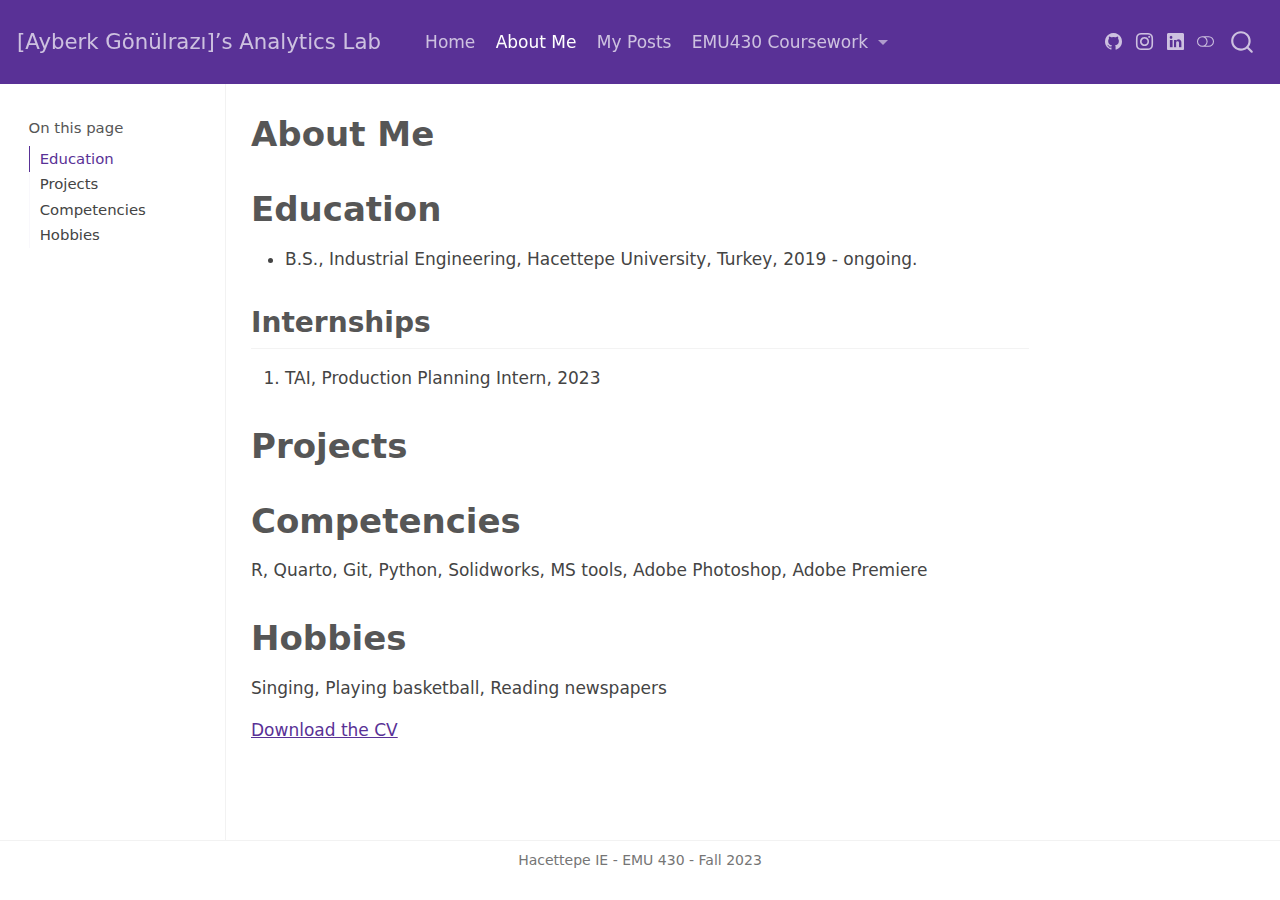
==== commit 8c81d5b3: "Website with CV" ====
--- a/docs/about.html
+++ b/docs/about.html
@@ -185,7 +185,7 @@
 <section id="hobbies" class="level1">
 <h1>Hobbies</h1>
 <p>Singing, Playing basketball, Reading newspapers</p>
-<p><a href="https://drive.google.com/file/d/1uQ3Kfn7884inSwHiu3rbKaO3BpEgWMIl/view?usp=sharing">Download the Resume</a></p>
+<p><a href="https://drive.google.com/file/d/1uQ3Kfn7884inSwHiu3rbKaO3BpEgWMIl/view?usp=sharing">Download the CV</a></p>
 
 
 </section>
